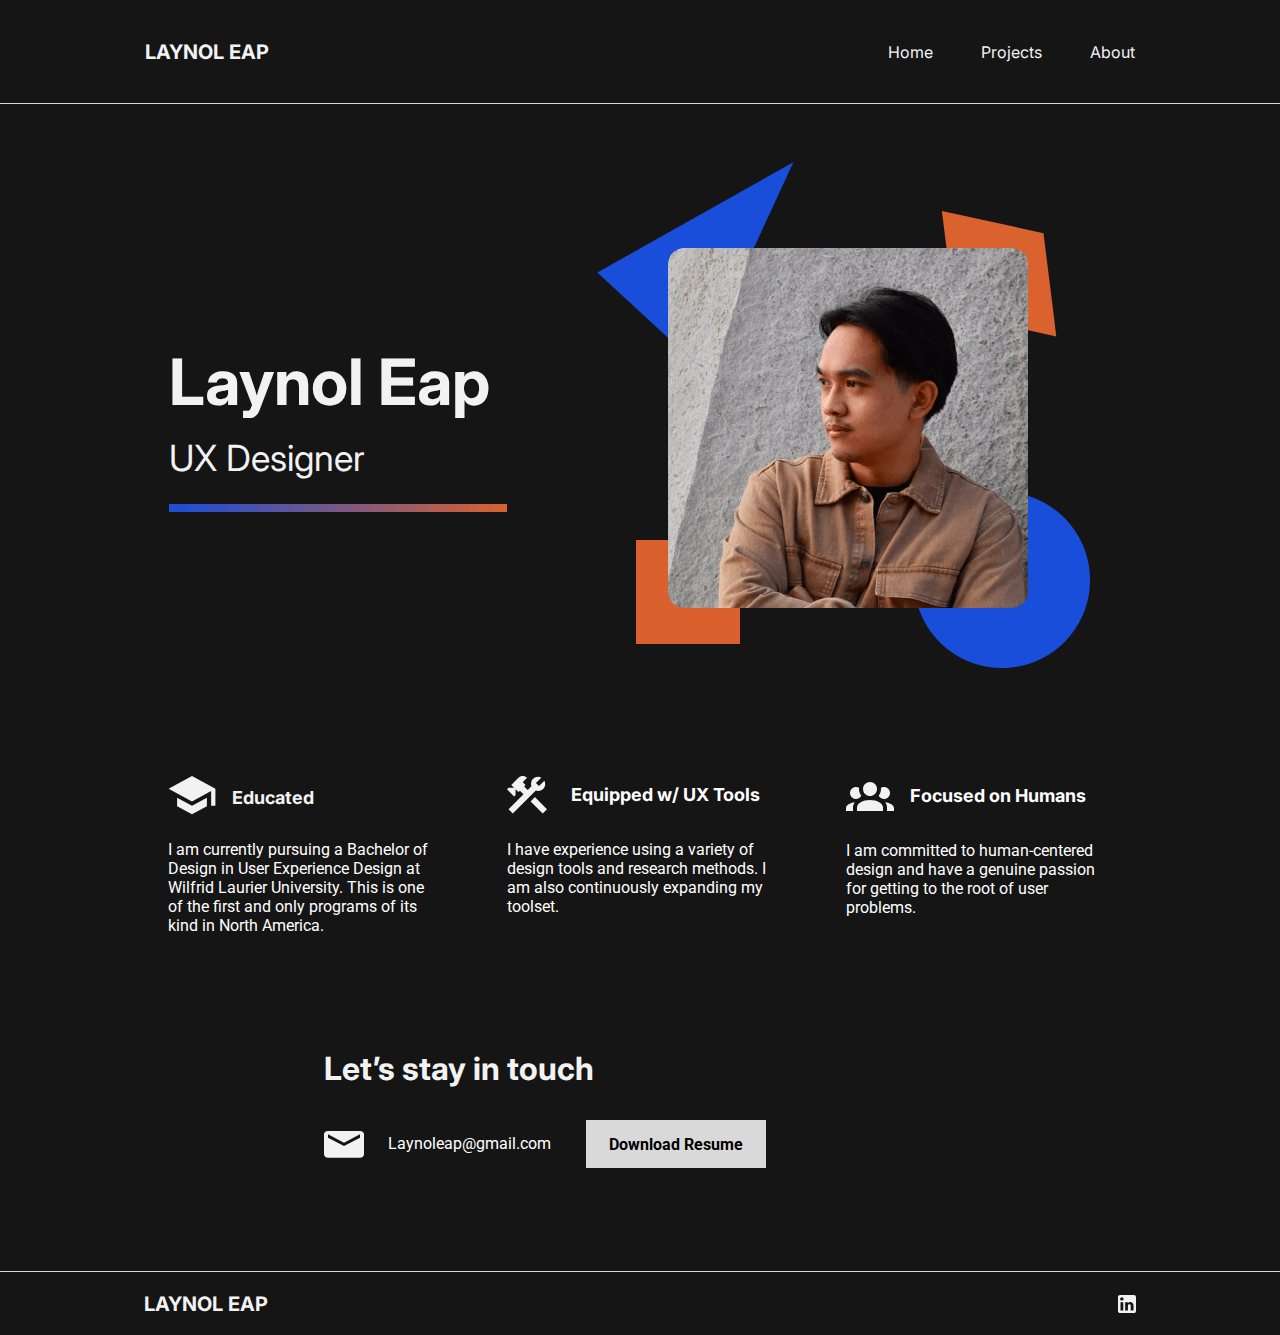
==== index.html @ e1187f3d "Commit from TeleportHQ" ====
<!DOCTYPE html>
<html lang="english">
  <head>
    <title>exported project</title>
    <meta name="viewport" content="width=device-width, initial-scale=1.0" />
    <meta charset="utf-8" />
    <meta property="twitter:card" content="summary_large_image" />

    <style data-tag="reset-style-sheet">
      html {  line-height: 1.15;}body {  margin: 0;}* {  box-sizing: border-box;  border-width: 0;  border-style: solid;}p,li,ul,pre,div,h1,h2,h3,h4,h5,h6,figure,blockquote,figcaption {  margin: 0;  padding: 0;}button {  background-color: transparent;}button,input,optgroup,select,textarea {  font-family: inherit;  font-size: 100%;  line-height: 1.15;  margin: 0;}button,select {  text-transform: none;}button,[type="button"],[type="reset"],[type="submit"] {  -webkit-appearance: button;}button::-moz-focus-inner,[type="button"]::-moz-focus-inner,[type="reset"]::-moz-focus-inner,[type="submit"]::-moz-focus-inner {  border-style: none;  padding: 0;}button:-moz-focus,[type="button"]:-moz-focus,[type="reset"]:-moz-focus,[type="submit"]:-moz-focus {  outline: 1px dotted ButtonText;}a {  color: inherit;  text-decoration: inherit;}input {  padding: 2px 4px;}img {  display: block;}html { scroll-behavior: smooth  }
    </style>
    <style data-tag="default-style-sheet">
      html {
        font-family: Inter;
        font-size: 16px;
      }

      body {
        font-weight: 400;
        font-style:normal;
        text-decoration: none;
        text-transform: none;
        letter-spacing: normal;
        line-height: 1.15;
        color: var(--dl-color-gray-black);
        background-color: var(--dl-color-gray-white);

      }
    </style>
    <link
      rel="stylesheet"
      href="https://fonts.googleapis.com/css2?family=Roboto:ital,wght@0,100;0,300;0,400;0,500;0,700;0,900;1,100;1,300;1,400;1,500;1,700;1,900&amp;display=swap"
      data-tag="font"
    />
    <link
      rel="stylesheet"
      href="https://fonts.googleapis.com/css2?family=Roboto:ital,wght@0,100;0,300;0,400;0,500;0,700;0,900;1,100;1,300;1,400;1,500;1,700;1,900&amp;display=swap"
      data-tag="font"
    />
    <link
      rel="stylesheet"
      href="https://fonts.googleapis.com/css2?family=Roboto:ital,wght@0,100;0,300;0,400;0,500;0,700;0,900;1,100;1,300;1,400;1,500;1,700;1,900&amp;display=swap"
      data-tag="font"
    />
    <link
      rel="stylesheet"
      href="https://fonts.googleapis.com/css2?family=Roboto:ital,wght@0,100;0,300;0,400;0,500;0,700;0,900;1,100;1,300;1,400;1,500;1,700;1,900&amp;display=swap"
      data-tag="font"
    />
    <link
      rel="stylesheet"
      href="https://fonts.googleapis.com/css2?family=Roboto:ital,wght@0,100;0,300;0,400;0,500;0,700;0,900;1,100;1,300;1,400;1,500;1,700;1,900&amp;display=swap"
      data-tag="font"
    />
    <link
      rel="stylesheet"
      href="https://fonts.googleapis.com/css2?family=Roboto:ital,wght@0,100;0,300;0,400;0,500;0,700;0,900;1,100;1,300;1,400;1,500;1,700;1,900&amp;display=swap"
      data-tag="font"
    />
    <link
      rel="stylesheet"
      href="https://fonts.googleapis.com/css2?family=Roboto:ital,wght@0,100;0,300;0,400;0,500;0,700;0,900;1,100;1,300;1,400;1,500;1,700;1,900&amp;display=swap"
      data-tag="font"
    />
    <link
      rel="stylesheet"
      href="https://fonts.googleapis.com/css2?family=Inter:wght@100;200;300;400;500;600;700;800;900&amp;display=swap"
      data-tag="font"
    />
    <link
      rel="stylesheet"
      href="https://fonts.googleapis.com/css2?family=Roboto:ital,wght@0,100;0,300;0,400;0,500;0,700;0,900;1,100;1,300;1,400;1,500;1,700;1,900&amp;display=swap"
      data-tag="font"
    />
    <link
      rel="stylesheet"
      href="https://fonts.googleapis.com/css2?family=Roboto:ital,wght@0,100;0,300;0,400;0,500;0,700;0,900;1,100;1,300;1,400;1,500;1,700;1,900&amp;display=swap"
      data-tag="font"
    />
    <link
      rel="stylesheet"
      href="https://fonts.googleapis.com/css2?family=Inter:wght@100;200;300;400;500;600;700;800;900&amp;display=swap"
      data-tag="font"
    />
    <link
      rel="stylesheet"
      href="https://fonts.googleapis.com/css2?family=Roboto:ital,wght@0,100;0,300;0,400;0,500;0,700;0,900;1,100;1,300;1,400;1,500;1,700;1,900&amp;display=swap"
      data-tag="font"
    />
    <link
      rel="stylesheet"
      href="https://fonts.googleapis.com/css2?family=Inter:wght@100;200;300;400;500;600;700;800;900&amp;display=swap"
      data-tag="font"
    />
  </head>
  <body>
    <link rel="stylesheet" href="./style.css" />
    <div>
      <link href="./index.css" rel="stylesheet" />

      <div class="home-container">
        <div class="home-home">
          <span class="home-text"><span>Let’s stay in touch</span></span>
          <div class="home-container1">
            <div class="home-group27">
              <span class="home-text02"><span>Laynol Eap</span></span>
              <span class="home-text04"><span>UX Designer</span></span>
              <img
                alt="Rectangle11446"
                src="public/external/rectangle11446-dr4p-200h.png"
                class="home-rectangle11"
              />
            </div>
            <div class="home-group34">
              <img
                alt="Polygon2445"
                src="public/external/polygon2445-8tj.svg"
                class="home-polygon2"
              />
              <img
                alt="Rectangle10442"
                src="public/external/rectangle10442-si8g-200h.png"
                class="home-rectangle10"
              />
              <img
                alt="Polygon1441"
                src="public/external/polygon1441-c3hq.svg"
                class="home-polygon1"
              />
              <img
                alt="Ellipse2436"
                src="public/external/ellipse2436-ip9k-200h.png"
                class="home-ellipse2"
              />
              <img
                alt="IMAGE33C639F280D84AC39BA2E315AA0E3E2F1105c1457"
                src="public/external/image33c639f280d84ac39ba2e315aa0e3e2f1105c1457-z9p7-400h.png"
                class="home-image33c639f280d84ac39ba2e315aa0e3e2f1105c1"
              />
            </div>
          </div>
          <div class="home-group36">
            <div class="home-group10">
              <div class="home-group5">
                <div class="home-group4">
                  <div class="home-group3">
                    <span class="home-text06"><span>Educated</span></span>
                    <img
                      alt="Vector477"
                      src="public/external/vector477-xzv.svg"
                      class="home-vector"
                    />
                  </div>
                  <span class="home-text08">
                    <span>
                      I am currently pursuing a Bachelor of Design in User
                      Experience Design at Wilfrid Laurier University. This is
                      one of the first and only programs of its kind in North
                      America.
                    </span>
                  </span>
                </div>
              </div>
            </div>
            <div class="home-group11">
              <div class="home-group41">
                <span class="home-text10">
                  <span>
                    I have experience using a variety of design tools and
                    research methods. I am also continuously expanding my
                    toolset.
                  </span>
                </span>
              </div>
              <div class="home-group7">
                <span class="home-text12">
                  <span>Equipped w/ UX Tools</span>
                </span>
                <img
                  alt="Vector4107"
                  src="public/external/vector4107-eetk.svg"
                  class="home-vector1"
                />
              </div>
            </div>
            <div class="home-group35">
              <div class="home-group12">
                <div class="home-group8">
                  <div class="home-group42">
                    <span class="home-text14">
                      <span>
                        I am committed to human-centered design and have a
                        genuine passion for getting to the root of user
                        problems.
                      </span>
                    </span>
                  </div>
                </div>
                <div class="home-group9">
                  <span class="home-text16">
                    <span>Focused on Humans</span>
                  </span>
                </div>
                <div class="home-accountgroup"></div>
                <img
                  alt="Vector4117"
                  src="public/external/vector4117-et38.svg"
                  class="home-vector2"
                />
              </div>
            </div>
          </div>
          <div class="home-container2">
            <img
              alt="Vector7120"
              src="public/external/vector7120-gvtk.svg"
              class="home-vector3"
            />
            <span class="home-text18"><span>Laynoleap@gmail.com</span></span>
          </div>
          <div class="home-group14">
            <span class="home-text20"><span>Download Resume</span></span>
          </div>
          <div class="home-container3">
            <div class="home-frame1">
              <span class="home-text22"><span>Home</span></span>
              <span class="home-text24"><span>Projects</span></span>
              <span class="home-text26"><span>About</span></span>
            </div>
            <span class="home-text28"><span>LAYNOL EAP</span></span>
          </div>
          <img
            alt="Rectangle147134"
            src="public/external/rectangle147134-upep-200h.png"
            class="home-rectangle14"
          />
          <div class="home-group18"></div>
          <div class="home-container4">
            <span class="home-text30"><span>LAYNOL EAP</span></span>
            <img
              alt="Vector8156"
              src="public/external/vector8156-olj.svg"
              class="home-vector4"
            />
          </div>
        </div>
      </div>
    </div>
  </body>
</html>
---- style.css ----
:root {
  --dl-color-gray-500: #595959;
  --dl-color-gray-700: #999999;
  --dl-color-gray-900: #D9D9D9;
  --dl-size-size-large: 144px;
  --dl-size-size-small: 48px;
  --dl-color-danger-300: #A22020;
  --dl-color-danger-500: #BF2626;
  --dl-color-danger-700: #E14747;
  --dl-color-gray-black: #000000;
  --dl-color-gray-white: #FFFFFF;
  --dl-size-size-medium: 96px;
  --dl-size-size-xlarge: 192px;
  --dl-size-size-xsmall: 16px;
  --dl-space-space-unit: 16px;
  --dl-color-primary-100: #003EB3;
  --dl-color-primary-300: #0074F0;
  --dl-color-primary-500: #14A9FF;
  --dl-color-primary-700: #85DCFF;
  --dl-color-success-300: #199033;
  --dl-color-success-500: #32A94C;
  --dl-color-success-700: #4CC366;
  --dl-size-size-xxlarge: 288px;
  --dl-color-default-blue: rgba(24, 78, 218, 1);
  --dl-color-default-text: rgba(242, 242, 242, 1);
  --dl-size-size-maxwidth: 1400px;
  --dl-radius-radius-round: 50%;
  --dl-color-default-orange: rgba(217, 97, 45, 1);
  --dl-space-space-halfunit: 8px;
  --dl-space-space-sixunits: 96px;
  --dl-space-space-twounits: 32px;
  --dl-radius-radius-radius2: 2px;
  --dl-radius-radius-radius4: 4px;
  --dl-radius-radius-radius8: 8px;
  --dl-space-space-fiveunits: 80px;
  --dl-space-space-fourunits: 64px;
  --dl-space-space-threeunits: 48px;
  --dl-color-default-background: rgba(21, 21, 21, 1);
  --dl-space-space-oneandhalfunits: 24px;
}
.button {
  color: var(--dl-color-gray-black);
  display: inline-block;
  padding: 0.5rem 1rem;
  border-color: var(--dl-color-gray-black);
  border-width: 1px;
  border-radius: 4px;
  background-color: var(--dl-color-gray-white);
}
.input {
  color: var(--dl-color-gray-black);
  cursor: auto;
  padding: 0.5rem 1rem;
  border-color: var(--dl-color-gray-black);
  border-width: 1px;
  border-radius: 4px;
  background-color: var(--dl-color-gray-white);
}
.textarea {
  color: var(--dl-color-gray-black);
  cursor: auto;
  padding: 0.5rem;
  border-color: var(--dl-color-gray-black);
  border-width: 1px;
  border-radius: 4px;
  background-color: var(--dl-color-gray-white);
}
.list {
  width: 100%;
  margin: 1em 0px 1em 0px;
  display: block;
  padding: 0px 0px 0px 1.5rem;
  list-style-type: none;
  list-style-position: outside;
}
.list-item {
  display: list-item;
}
.teleport-show {
  display: flex !important;
  transform: none !important;
}
.Heading {
  font-size: 32px;
  font-family: Inter;
  font-weight: 700;
  line-height: 1.15;
  text-transform: none;
  text-decoration: none;
}
.Content {
  font-size: 16px;
  font-family: Inter;
  font-weight: 400;
  line-height: 1.15;
  text-transform: none;
  text-decoration: none;
}
---- index.css ----
.home-container {
  width: 100%;
  display: flex;
  overflow: auto;
  min-height: 100vh;
  align-items: center;
  flex-direction: column;
  justify-content: flex-end;
}
.home-home {
  width: 100%;
  height: 1335px;
  display: flex;
  overflow: hidden;
  position: relative;
  align-items: flex-start;
  flex-shrink: 0;
  background-color: var(--dl-color-default-background);
}
.home-text {
  top: 1049px;
  left: 324px;
  color: rgba(242, 242, 242, 1);
  height: auto;
  position: absolute;
  font-size: 32px;
  font-style: Bold;
  text-align: left;
  font-family: Inter;
  font-weight: 700;
  line-height: normal;
  font-stretch: normal;
  text-decoration: none;
}
.home-container1 {
  top: 94px;
  left: 0px;
  right: 0px;
  width: 941.21875px;
  height: 574px;
  margin: auto;
  display: flex;
  position: absolute;
  align-items: flex-start;
}
.home-group27 {
  top: 249px;
  left: 0px;
  width: 338px;
  height: 169px;
  display: flex;
  position: absolute;
  align-items: flex-start;
  flex-shrink: 1;
}
.home-text02 {
  color: var(--dl-color-default-text);
  height: auto;
  position: absolute;
  font-size: 64px;
  font-style: Bold;
  text-align: left;
  font-family: Inter;
  font-weight: 700;
  line-height: normal;
  font-stretch: normal;
  text-decoration: none;
}
.home-text04 {
  top: 93px;
  color: rgba(242, 242, 242, 1);
  height: auto;
  position: absolute;
  font-size: 36px;
  font-style: Regular;
  text-align: left;
  font-family: Inter;
  font-weight: 400;
  line-height: normal;
  font-stretch: normal;
  text-decoration: none;
}
.home-rectangle11 {
  top: 161px;
  left: 0px;
  width: 338px;
  height: 8px;
  position: absolute;
}
.home-group34 {
  top: 0px;
  left: 314px;
  width: 627.2195434570312px;
  height: 574px;
  display: flex;
  position: absolute;
  align-items: flex-start;
  flex-shrink: 1;
}
.home-polygon2 {
  top: 98px;
  right: 54px;
  width: 116px;
  height: 164px;
  position: absolute;
}
.home-rectangle10 {
  top: 446px;
  left: 152.99998474121094px;
  width: 104px;
  height: 104px;
  position: absolute;
}
.home-polygon1 {
  top: -6px;
  left: 114px;
  width: 197px;
  height: 352px;
  position: absolute;
}
.home-ellipse2 {
  top: 398px;
  left: 431px;
  width: 176px;
  height: 176px;
  position: absolute;
}
.home-image33c639f280d84ac39ba2e315aa0e3e2f1105c1 {
  top: 154px;
  left: 184.99998474121094px;
  width: 360px;
  height: 360px;
  position: absolute;
  border-radius: 16px;
}
.home-group36 {
  top: 751px;
  left: 0px;
  right: 0px;
  width: 993px;
  height: 201px;
  margin: auto;
  display: flex;
  position: absolute;
  align-items: flex-start;
  flex-shrink: 1;
}
.home-group10 {
  top: 0px;
  left: 0px;
  width: 315px;
  height: 201px;
  display: flex;
  position: absolute;
  align-items: flex-start;
  flex-shrink: 1;
}
.home-group5 {
  top: 0px;
  left: 0px;
  width: 315px;
  height: 201px;
  display: flex;
  position: absolute;
  align-items: flex-start;
  flex-shrink: 1;
}
.home-group4 {
  top: 25px;
  left: 24px;
  width: 264px;
  height: 161px;
  display: flex;
  position: absolute;
  align-items: flex-start;
  flex-shrink: 1;
}
.home-group3 {
  top: 0px;
  left: 0px;
  width: 214px;
  height: 39.272727966308594px;
  display: flex;
  position: absolute;
  align-items: flex-start;
  flex-shrink: 1;
}
.home-text06 {
  top: 11px;
  left: 64px;
  color: rgba(242, 242, 242, 1);
  width: 150px;
  height: auto;
  position: absolute;
  font-size: 18px;
  font-style: Bold;
  text-align: left;
  font-family: Inter;
  font-weight: 700;
  line-height: normal;
  font-stretch: normal;
  text-decoration: none;
}
.home-vector {
  top: 0px;
  left: 0px;
  width: 48px;
  height: 39px;
  position: absolute;
}
.home-text08 {
  top: 64px;
  color: rgba(255, 255, 255, 1);
  width: 264px;
  height: auto;
  position: absolute;
  font-size: 16px;
  font-style: Regular;
  text-align: left;
  font-family: Roboto;
  font-weight: 400;
  line-height: normal;
  font-stretch: normal;
  text-decoration: none;
}
.home-group11 {
  top: 0px;
  left: 339px;
  width: 315px;
  height: 201px;
  display: flex;
  position: absolute;
  align-items: flex-start;
  flex-shrink: 1;
}
.home-group41 {
  top: 89px;
  left: 24px;
  width: 264px;
  height: 80px;
  display: flex;
  position: absolute;
  align-items: flex-start;
  flex-shrink: 1;
}
.home-text10 {
  color: rgba(255, 255, 255, 1);
  width: 264px;
  height: auto;
  position: absolute;
  font-size: 16px;
  font-style: Regular;
  text-align: left;
  font-family: Roboto;
  font-weight: 400;
  line-height: normal;
  font-stretch: normal;
  text-decoration: none;
}
.home-group7 {
  top: 25px;
  left: 24px;
  width: 265px;
  height: 37.60869598388672px;
  display: flex;
  position: absolute;
  align-items: flex-start;
  flex-shrink: 1;
}
.home-text12 {
  top: 8px;
  left: 64px;
  color: rgba(255, 255, 255, 1);
  width: 201px;
  height: auto;
  position: absolute;
  font-size: 18px;
  font-style: Bold;
  text-align: left;
  font-family: Inter;
  font-weight: 700;
  line-height: normal;
  font-stretch: normal;
  text-decoration: none;
}
.home-vector1 {
  top: 0px;
  left: 0px;
  width: 40px;
  height: 38px;
  position: absolute;
}
.home-group35 {
  top: 1px;
  left: 678px;
  width: 315px;
  height: 200px;
  display: flex;
  position: absolute;
  align-items: flex-start;
  flex-shrink: 1;
}
.home-group12 {
  top: 0px;
  left: 0px;
  width: 315px;
  height: 200px;
  display: flex;
  position: absolute;
  align-items: flex-start;
  flex-shrink: 1;
}
.home-group8 {
  top: 0px;
  left: 0px;
  width: 315px;
  height: 200px;
  display: flex;
  position: absolute;
  align-items: flex-start;
  flex-shrink: 1;
}
.home-group42 {
  top: 89px;
  left: 24px;
  width: 264px;
  height: 80px;
  display: flex;
  position: absolute;
  align-items: flex-start;
  flex-shrink: 1;
}
.home-text14 {
  color: rgba(255, 255, 255, 1);
  width: 264px;
  height: auto;
  position: absolute;
  font-size: 16px;
  font-style: Regular;
  text-align: left;
  font-family: Roboto;
  font-weight: 400;
  line-height: normal;
  font-stretch: normal;
  text-decoration: none;
}
.home-group9 {
  top: 33px;
  left: 88px;
  width: 201px;
  height: 22px;
  display: flex;
  position: absolute;
  align-items: flex-start;
  flex-shrink: 1;
}
.home-text16 {
  color: rgba(255, 255, 255, 1);
  width: 201px;
  height: auto;
  position: absolute;
  font-size: 18px;
  font-style: Bold;
  text-align: left;
  font-family: Inter;
  font-weight: 700;
  line-height: normal;
  font-stretch: normal;
  text-decoration: none;
}
.home-accountgroup {
  top: 56px;
  left: 44px;
  width: 48px;
  height: 48px;
  display: flex;
  overflow: hidden;
  position: absolute;
  align-items: flex-start;
  flex-shrink: 0;
}
.home-vector2 {
  top: 30px;
  left: 24px;
  width: 48px;
  height: 29px;
  position: absolute;
}
.home-container2 {
  top: 1131px;
  left: 324px;
  width: 226.328125px;
  height: 27px;
  display: flex;
  position: absolute;
  align-items: flex-start;
}
.home-vector3 {
  top: 0px;
  left: 0px;
  width: 40px;
  height: 27px;
  position: absolute;
}
.home-text18 {
  top: 3px;
  left: 64px;
  color: rgba(255, 255, 255, 1);
  height: auto;
  position: absolute;
  font-size: 16px;
  font-style: Regular;
  text-align: left;
  font-family: Roboto;
  font-weight: 400;
  line-height: normal;
  font-stretch: normal;
  text-decoration: none;
}
.home-group14 {
  top: 1120px;
  left: 586px;
  width: 180px;
  height: 48px;
  display: flex;
  position: absolute;
  align-items: flex-start;
  flex-shrink: 1;
  background-color: rgba(217, 217, 217, 1);
}
.home-text20 {
  top: 15px;
  left: 23px;
  color: rgba(0, 0, 0, 1);
  height: auto;
  position: absolute;
  font-size: 16px;
  font-style: Bold;
  text-align: left;
  font-family: Roboto;
  font-weight: 700;
  line-height: normal;
  font-stretch: normal;
  text-decoration: none;
}
.home-container3 {
  top: 40px;
  left: 0px;
  right: 0px;
  width: 990.515625px;
  height: 24px;
  margin: auto;
  display: flex;
  position: absolute;
  align-items: flex-start;
}
.home-frame1 {
  gap: 48px;
  top: 2px;
  right: 0px;
  display: flex;
  position: absolute;
  align-items: flex-start;
}
.home-text22 {
  color: rgba(242, 242, 242, 1);
  height: auto;
  font-size: 16px;
  font-style: Regular;
  text-align: left;
  font-family: Inter;
  font-weight: 400;
  line-height: normal;
  font-stretch: normal;
  text-decoration: none;
}
.home-text24 {
  color: rgba(242, 242, 242, 1);
  height: auto;
  font-size: 16px;
  font-style: Regular;
  text-align: left;
  font-family: Inter;
  font-weight: 400;
  line-height: normal;
  font-stretch: normal;
  text-decoration: none;
}
.home-text26 {
  color: rgba(242, 242, 242, 1);
  height: auto;
  font-size: 16px;
  font-style: Regular;
  text-align: left;
  font-family: Inter;
  font-weight: 400;
  line-height: normal;
  font-stretch: normal;
  text-decoration: none;
}
.home-text28 {
  top: 0px;
  left: 0px;
  color: rgba(242, 242, 242, 1);
  height: auto;
  position: absolute;
  font-size: 20px;
  font-style: Bold;
  text-align: left;
  font-family: Inter;
  font-weight: 700;
  line-height: normal;
  font-stretch: normal;
  text-decoration: none;
}
.home-rectangle14 {
  top: 103px;
  left: 0px;
  right: 0px;
  width: 1600px;
  height: 1px;
  margin: auto;
  position: absolute;
}
.home-group18 {
  left: 0px;
  right: 0px;
  width: 1600px;
  bottom: 63px;
  height: 1px;
  margin: auto;
  display: flex;
  position: absolute;
  align-items: flex-start;
  flex-shrink: 1;
  background-color: rgba(217, 217, 217, 1);
}
.home-container4 {
  top: 1292px;
  left: 0px;
  right: 0px;
  width: 992px;
  height: 24px;
  margin: auto;
  display: flex;
  position: absolute;
  align-items: flex-start;
}
.home-text30 {
  top: 0px;
  left: 0px;
  color: rgba(242, 242, 242, 1);
  height: auto;
  position: absolute;
  font-size: 20px;
  font-style: Bold;
  text-align: left;
  font-family: Inter;
  font-weight: 700;
  line-height: normal;
  font-stretch: normal;
  text-decoration: none;
}
.home-vector4 {
  top: 3px;
  right: 0px;
  width: 18px;
  height: 18px;
  position: absolute;
}
@media(max-width: 1200px) {
  .home-text {
    left: 120px;
  }
  .home-container2 {
    left: 120px;
  }
  .home-group14 {
    left: 388px;
  }
  .home-rectangle14 {
    left: 0px;
    right: 0px;
    width: 1200px;
    margin: auto;
  }
  .home-group18 {
    width: 1200px;
  }
}
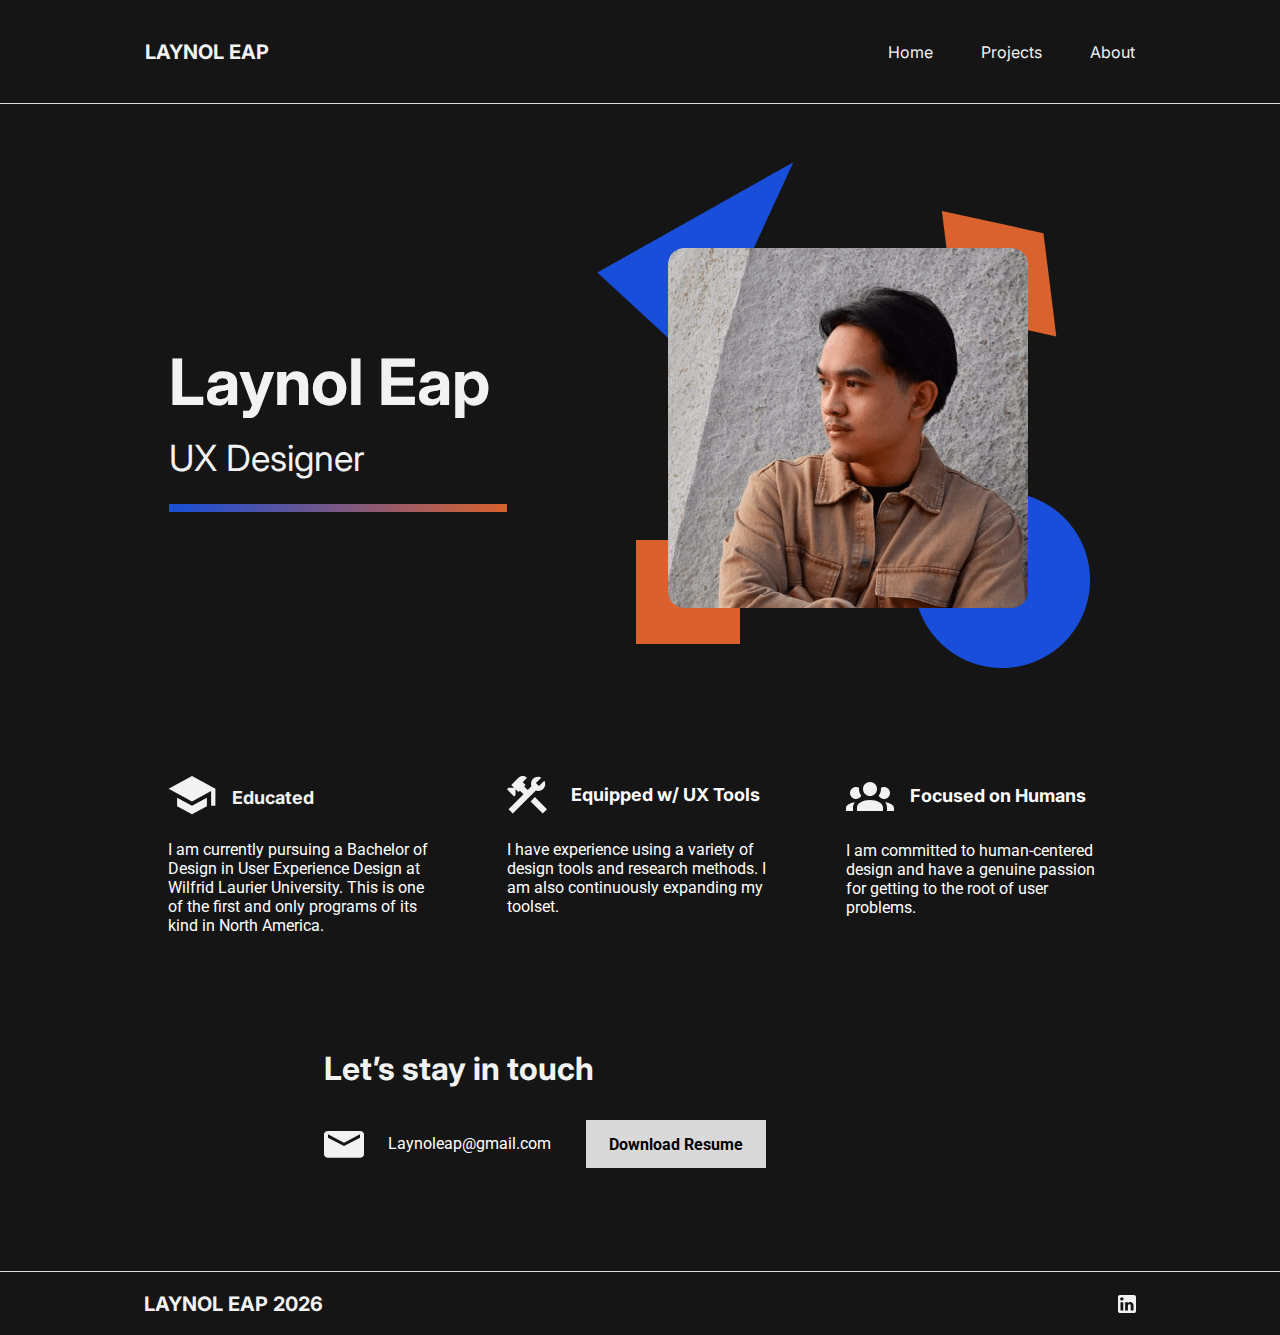
==== commit 193297a2: "added in custom element" ====
--- a/index.html
+++ b/index.html
@@ -1,6 +1,7 @@
 <!DOCTYPE html>
 <html lang="english">
   <head>
+    <script src="customelement.js"></script>
     <title>exported project</title>
     <meta name="viewport" content="width=device-width, initial-scale=1.0" />
     <meta charset="utf-8" />
@@ -221,14 +222,18 @@
           <div class="home-group14">
             <span class="home-text20"><span>Download Resume</span></span>
           </div>
-          <div class="home-container3">
-            <div class="home-frame1">
-              <span class="home-text22"><span>Home</span></span>
-              <span class="home-text24"><span>Projects</span></span>
-              <span class="home-text26"><span>About</span></span>
-            </div>
-            <span class="home-text28"><span>LAYNOL EAP</span></span>
-          </div>
+
+            <nav>
+                <div class="home-container3">
+                    <div class="home-frame1">
+                    <a href="index.html"><span class="home-text22"><span>Home</span></span></a>
+                    <a href="projects.html"><span class="home-text24"><span>Projects</span></span></a>
+                    <a href="about.html"><span class="home-text26"><span>About</span></span></a>
+                    </div>
+                    <a href="index.html"><span class="home-text28"><span>LAYNOL EAP</span></span></a>
+                </div>
+            </nav>
+
           <img
             alt="Rectangle147134"
             src="public/external/rectangle147134-upep-200h.png"
@@ -236,7 +241,7 @@
           />
           <div class="home-group18"></div>
           <div class="home-container4">
-            <span class="home-text30"><span>LAYNOL EAP</span></span>
+            <span class="home-text30"><span>LAYNOL EAP <x-fullyear></x-fullyear></span></span>
             <img
               alt="Vector8156"
               src="public/external/vector8156-olj.svg"
